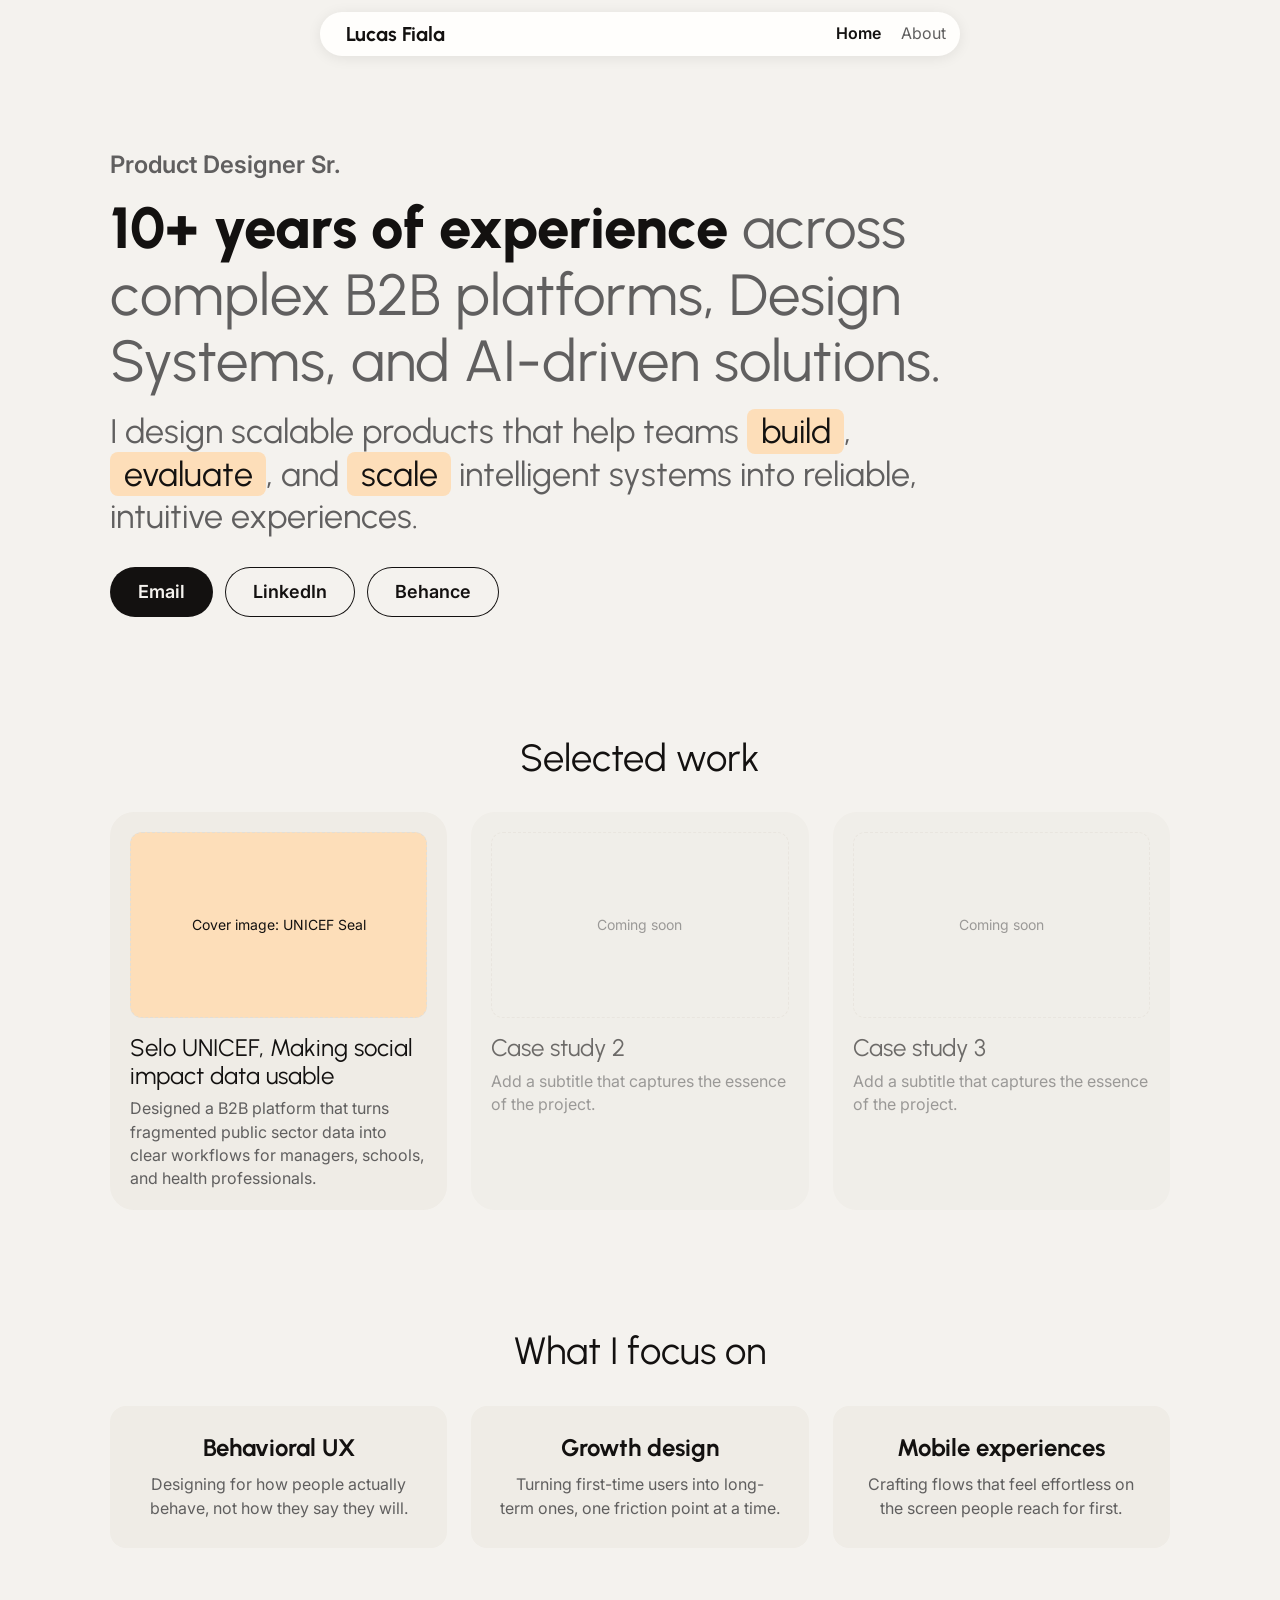
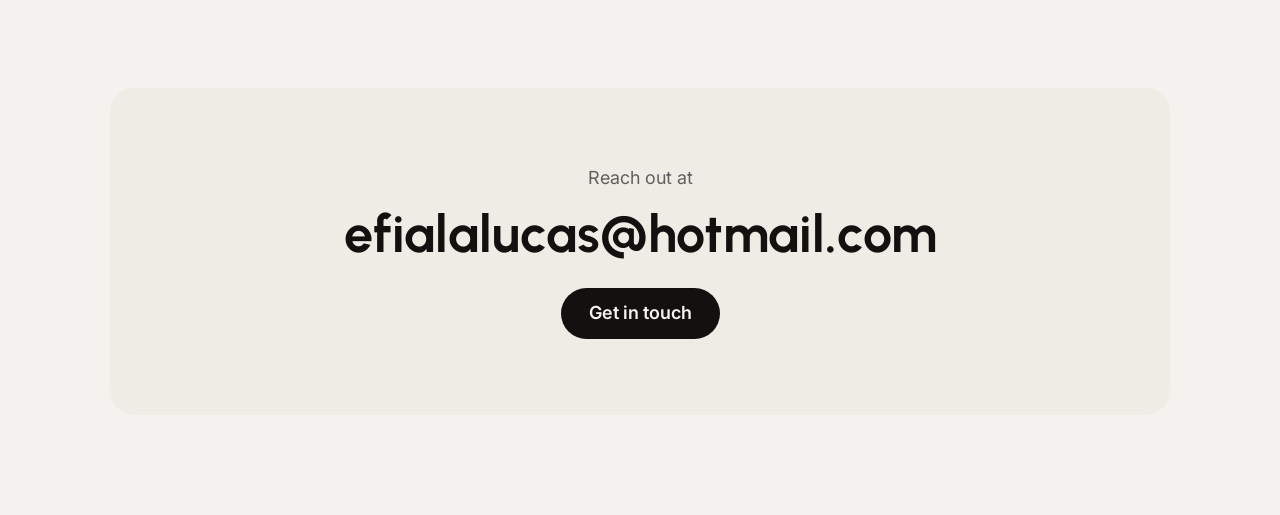
==== index.html @ 9450cac8 "Add files via upload" ====
<!DOCTYPE html>
<html lang="en">
<head>
<meta charset="UTF-8">
<meta name="viewport" content="width=device-width, initial-scale=1, viewport-fit=cover">
<title>Lucas Fiala – Product Designer Sr.</title>
<meta name="description" content="Product Designer Sr. with 10+ years of experience across complex B2B platforms, Design Systems, and AI-driven solutions.">
<link rel="stylesheet" href="https://fonts.googleapis.com/css2?family=Urbanist:wght@400;600;700;800&family=Inter:wght@400;500;600&display=swap">
<link rel="stylesheet" href="assets/css/style.css">
</head>
<body>
<nav><a class="brand" href="index.html">Lucas Fiala</a><div><a href="index.html">Home</a><a href="about.html">About</a></div></nav>
<main id="top">
<section class="hero home-hero"><div class="wrap">
<p class="eyebrow">Product Designer Sr.</p>
<h1><strong>10+ years of experience</strong> across complex B2B platforms, Design Systems, and AI-driven solutions.</h1>
<h2>I design scalable products that help teams <code>build</code>, <code>evaluate</code>, and <code>scale</code> intelligent systems into reliable, intuitive experiences.</h2>
<div class="actions">
<a class="btn" href="mailto:efialalucas@hotmail.com">Email</a>
<a class="btn ghost" href="https://www.linkedin.com/" target="_blank" rel="noopener">LinkedIn</a>
<a class="btn ghost" href="https://www.behance.net/" target="_blank" rel="noopener">Behance</a>
</div></div></section>

<section id="work"><div class="wrap">
<h3 class="section-title">Selected work</h3>
<div class="works">
<a class="work reveal" href="cases/unicef-seal.html">
<div class="ph" style="--r:16/10;background:var(--acc);color:var(--accfg)">Cover image: UNICEF Seal</div>
<h4>Selo UNICEF, Making social impact data usable</h4>
<p>Designed a B2B platform that turns fragmented public sector data into clear workflows for managers, schools, and health professionals.</p>
</a>
<div class="work soon reveal"><div class="ph" style="--r:16/10">Coming soon</div><h4>Case study 2</h4><p>Add a subtitle that captures the essence of the project.</p></div>
<div class="work soon reveal"><div class="ph" style="--r:16/10">Coming soon</div><h4>Case study 3</h4><p>Add a subtitle that captures the essence of the project.</p></div>
</div></div></section>

<section><div class="wrap">
<h3 class="section-title">What I focus on</h3>
<div class="three">
<div class="card focus reveal"><h4>Behavioral UX</h4><p>Designing for how people actually behave, not how they say they will.</p></div>
<div class="card focus reveal"><h4>Growth design</h4><p>Turning first-time users into long-term ones, one friction point at a time.</p></div>
<div class="card focus reveal"><h4>Mobile experiences</h4><p>Crafting flows that feel effortless on the screen people reach for first.</p></div>
</div></div></section>

<section id="contact"><div class="wrap"><div class="contact reveal"><p>Reach out at</p><h1>efialalucas@hotmail.com</h1><a class="btn" href="mailto:efialalucas@hotmail.com">Get in touch</a></div></div></section>
</main>
<script src="assets/js/main.js"></script>
</body>
</html>
---- assets/css/style.css ----
:root{--bg:#F4F2EE;--fg:#131110;--mut:#605F5F;--card:#EFECE6;--acc:#FDDEB9;--accfg:#131110;--nav:#FFFEFC;--btn:#131110;--btnfg:#F4F2EE;--line:#E2DED6;color-scheme:light;box-sizing:border-box;padding-top:env(safe-area-inset-top,0px);padding-bottom:env(safe-area-inset-bottom,0px)}
@media (prefers-color-scheme:dark){:root:not([data-theme="light"]){--bg:#131110;--fg:#F4F2EE;--mut:#B3B0AA;--card:#1F1C1A;--nav:#1F1C1A;--btn:#F4F2EE;--btnfg:#131110;--line:#33302D;color-scheme:dark}}
:root[data-theme="dark"]{--bg:#131110;--fg:#F4F2EE;--mut:#B3B0AA;--card:#1F1C1A;--nav:#1F1C1A;--btn:#F4F2EE;--btnfg:#131110;--line:#33302D;color-scheme:dark}
html{scroll-padding-top:90px;scroll-behavior:smooth}
*,*::before,*::after{box-sizing:border-box}
body{margin:0;background:var(--bg);color:var(--fg);font:400 18px/1.45 Inter,system-ui,sans-serif}
h1,h2,h3,h4{font-family:Urbanist,sans-serif;font-weight:700;margin:0 0 16px;line-height:1.15}
p{margin:0 0 14px;color:var(--mut)}
strong{color:var(--fg)}
.wrap{max-width:1180px;margin:0 auto;padding:0 clamp(20px,5vw,60px)}
section{padding:clamp(32px,5vw,60px) 0}
nav{position:fixed;top:calc(env(safe-area-inset-top,0px) + 12px);left:50%;transform:translateX(-50%);z-index:20;background:var(--nav);border-radius:999px;padding:10px 14px 10px 26px;display:flex;gap:28px;align-items:center;box-shadow:0 2px 14px rgba(0,0,0,.08);width:min(92%,640px);justify-content:space-between}
nav b{font:700 20px Urbanist,sans-serif}
nav div{display:flex;gap:20px}
nav a{color:var(--mut);text-decoration:none;font-size:16px}
nav a:hover{color:var(--fg)}
.hero{padding-top:150px}
.hero h1{font-size:clamp(34px,6vw,58px);font-weight:400;max-width:900px}
.hero h1 strong{font-weight:800}
.hero p{font-size:clamp(18px,2.2vw,24px);max-width:820px}
h3{font-size:clamp(26px,3.4vw,38px);font-weight:400}
h4{font-size:clamp(18px,2vw,24px);font-weight:400;color:var(--fg)}
.two{display:grid;grid-template-columns:1fr 1fr;gap:48px}
.three{display:grid;grid-template-columns:repeat(3,1fr);gap:24px}
.card{background:var(--card);border-radius:16px;padding:28px;text-align:center;display:flex;flex-direction:column;justify-content:center;gap:12px}
.card p{margin:0;color:var(--fg);font-weight:600;font-size:14px;letter-spacing:.02em}
.card h4{margin:0}
.card.acc{background:var(--acc);color:var(--accfg);min-height:212px}
.card.acc h1{font-size:clamp(48px,7vw,72px);margin:0;color:var(--accfg)}
.card.acc h4{color:var(--accfg)}
.text{max-width:860px}
ol,ul{color:var(--mut);padding-left:22px}li{margin-bottom:10px}
.ph{background:var(--card);border:1px dashed var(--line);border-radius:12px;display:flex;align-items:center;justify-content:center;text-align:center;color:var(--mut);font-size:14px;padding:16px;width:100%;aspect-ratio:var(--r,16/9)}
.cap{font-size:14px;margin-top:10px}
.slider{max-width:760px;margin:0 auto;position:relative}
.slides{overflow:hidden;border-radius:12px}
.track{display:flex;transition:transform .4s ease}
.track>div{min-width:100%}
.ctl{display:flex;justify-content:center;align-items:center;gap:14px;margin-top:16px}
.ctl button{border:0;background:var(--card);color:var(--fg);width:40px;height:40px;border-radius:50%;font-size:18px;cursor:pointer}
.dots{display:flex;gap:8px}
.dots i{width:8px;height:8px;border-radius:50%;background:var(--line);display:block;cursor:pointer}
.dots i.on{background:var(--fg)}
.label{display:inline-block;background:var(--acc);color:var(--accfg);border-radius:999px;font-size:12px;padding:4px 12px;margin-bottom:10px;font-weight:600}
blockquote{margin:0 auto;max-width:820px;text-align:center}
blockquote p{font:italic 400 clamp(22px,3vw,32px)/1.35 Urbanist,sans-serif;color:var(--fg)}
.contact{background:var(--card);border-radius:24px;text-align:center;padding:clamp(40px,6vw,80px) 20px;margin:20px 0 40px}
.contact h1{font-size:clamp(26px,5vw,52px);margin-bottom:24px;word-break:break-word}
.btn{display:inline-block;background:var(--btn);color:var(--btnfg);padding:12px 28px;border-radius:999px;text-decoration:none;font-weight:600}
.btn:hover{opacity:.8}
.reveal{opacity:0;transform:translateY(12px);transition:opacity .6s,transform .6s}
.reveal.in{opacity:1;transform:none}
@media(max-width:800px){.two,.three{grid-template-columns:1fr;gap:20px}nav div{gap:14px}}
@media(prefers-reduced-motion:reduce){.reveal{opacity:1;transform:none;transition:none}html{scroll-behavior:auto}}

/* ---- shared / home ---- */
nav a.brand{font:700 20px Urbanist,sans-serif;color:var(--fg)}
nav a[aria-current]{color:var(--fg);font-weight:600}
.eyebrow{font:600 16px Inter,sans-serif;color:var(--mut);margin-bottom:16px}
.home-hero h1{color:var(--mut)}
.home-hero h1 strong{color:var(--fg)}
.home-hero h2{font:400 clamp(22px,3vw,34px)/1.25 Urbanist,sans-serif;color:var(--mut);max-width:900px;margin-top:8px}
code{background:var(--acc);color:var(--accfg);padding:.05em .4em;border-radius:8px;font:inherit}
.actions{display:flex;gap:12px;flex-wrap:wrap;margin-top:28px}
.btn.ghost{background:transparent;color:var(--fg);box-shadow:inset 0 0 0 1px var(--fg)}
.section-title{text-align:center;margin-bottom:32px}
.works{display:grid;grid-template-columns:repeat(auto-fit,minmax(300px,1fr));gap:24px}
.work{display:block;background:var(--card);border-radius:24px;padding:20px;text-decoration:none;color:var(--fg);transition:transform .25s}
a.work:hover{transform:translateY(-4px)}
.work h4{margin:16px 0 8px}
.work p{margin:0;font-size:16px}
.work.soon{opacity:.6}
.card.focus p{font-weight:400;font-size:16px;color:var(--mut);letter-spacing:0}
.card.focus h4{font-weight:700}
.prose{max-width:760px}
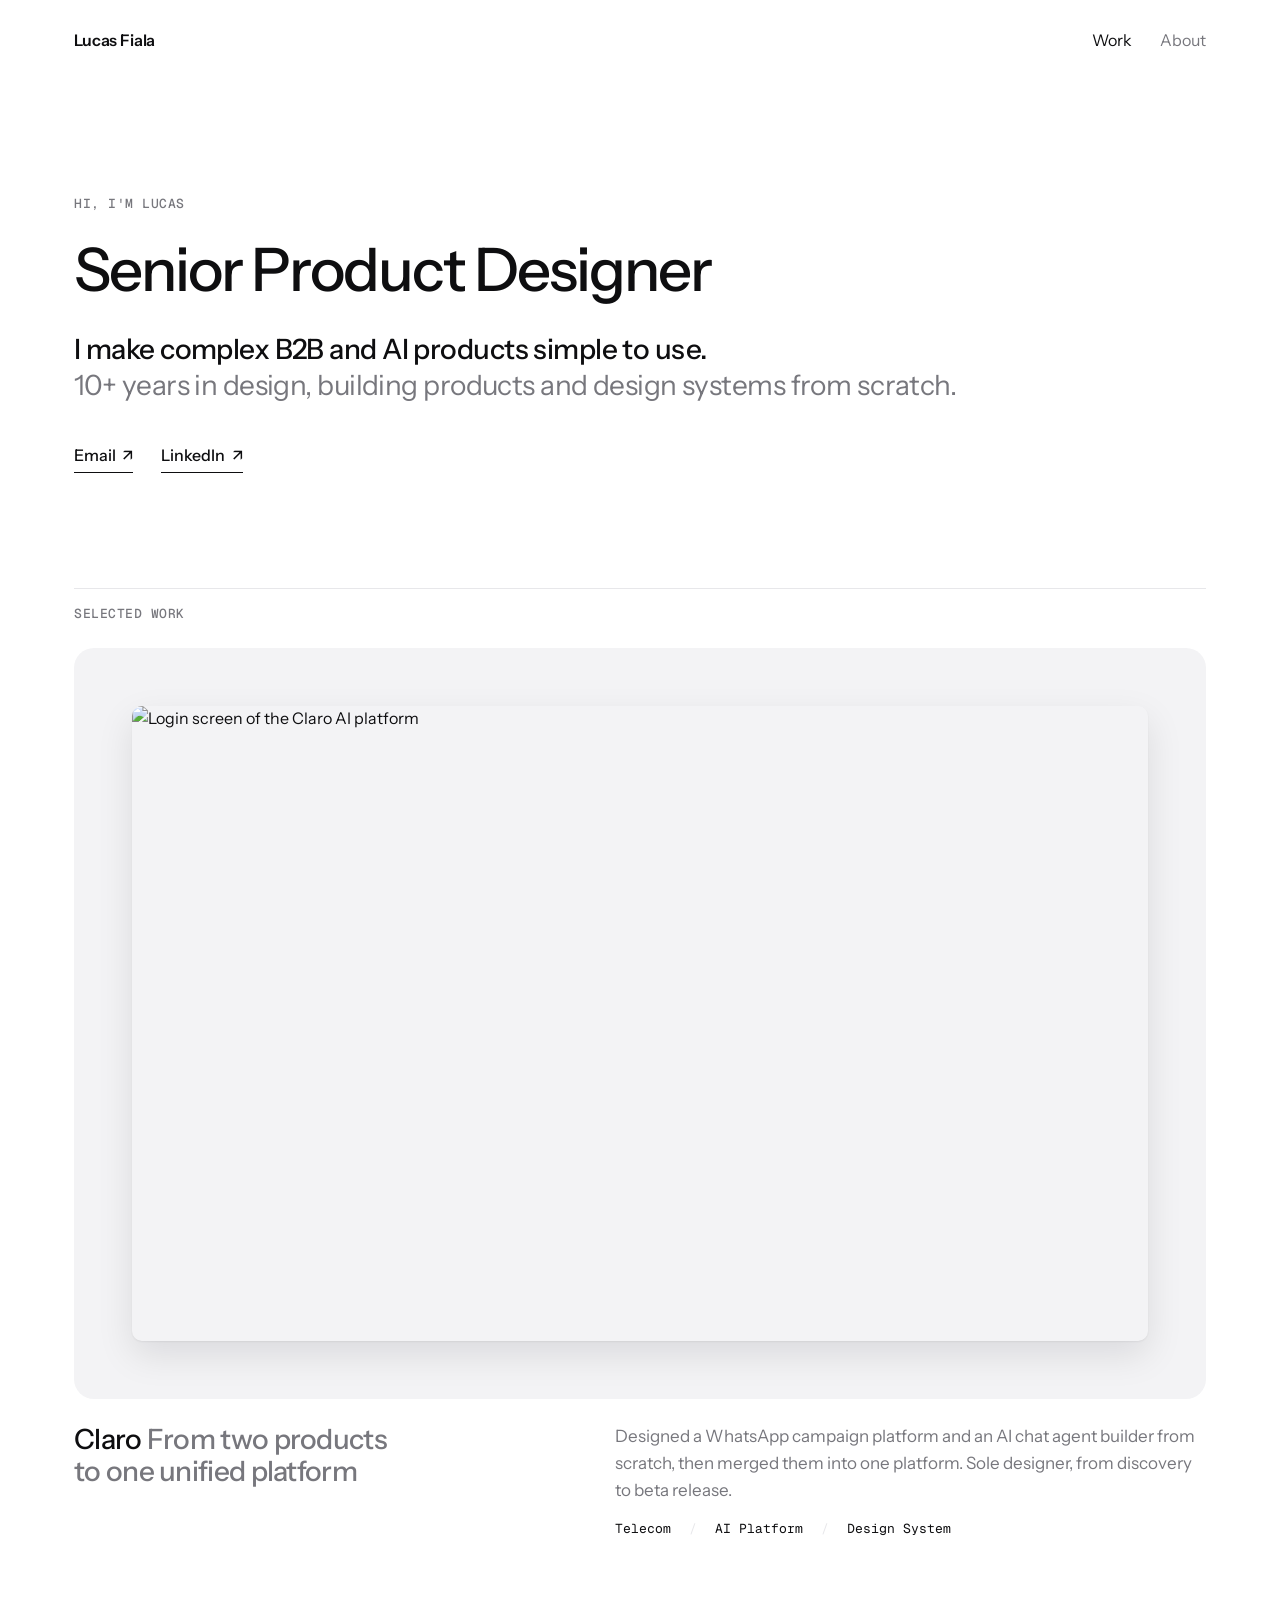
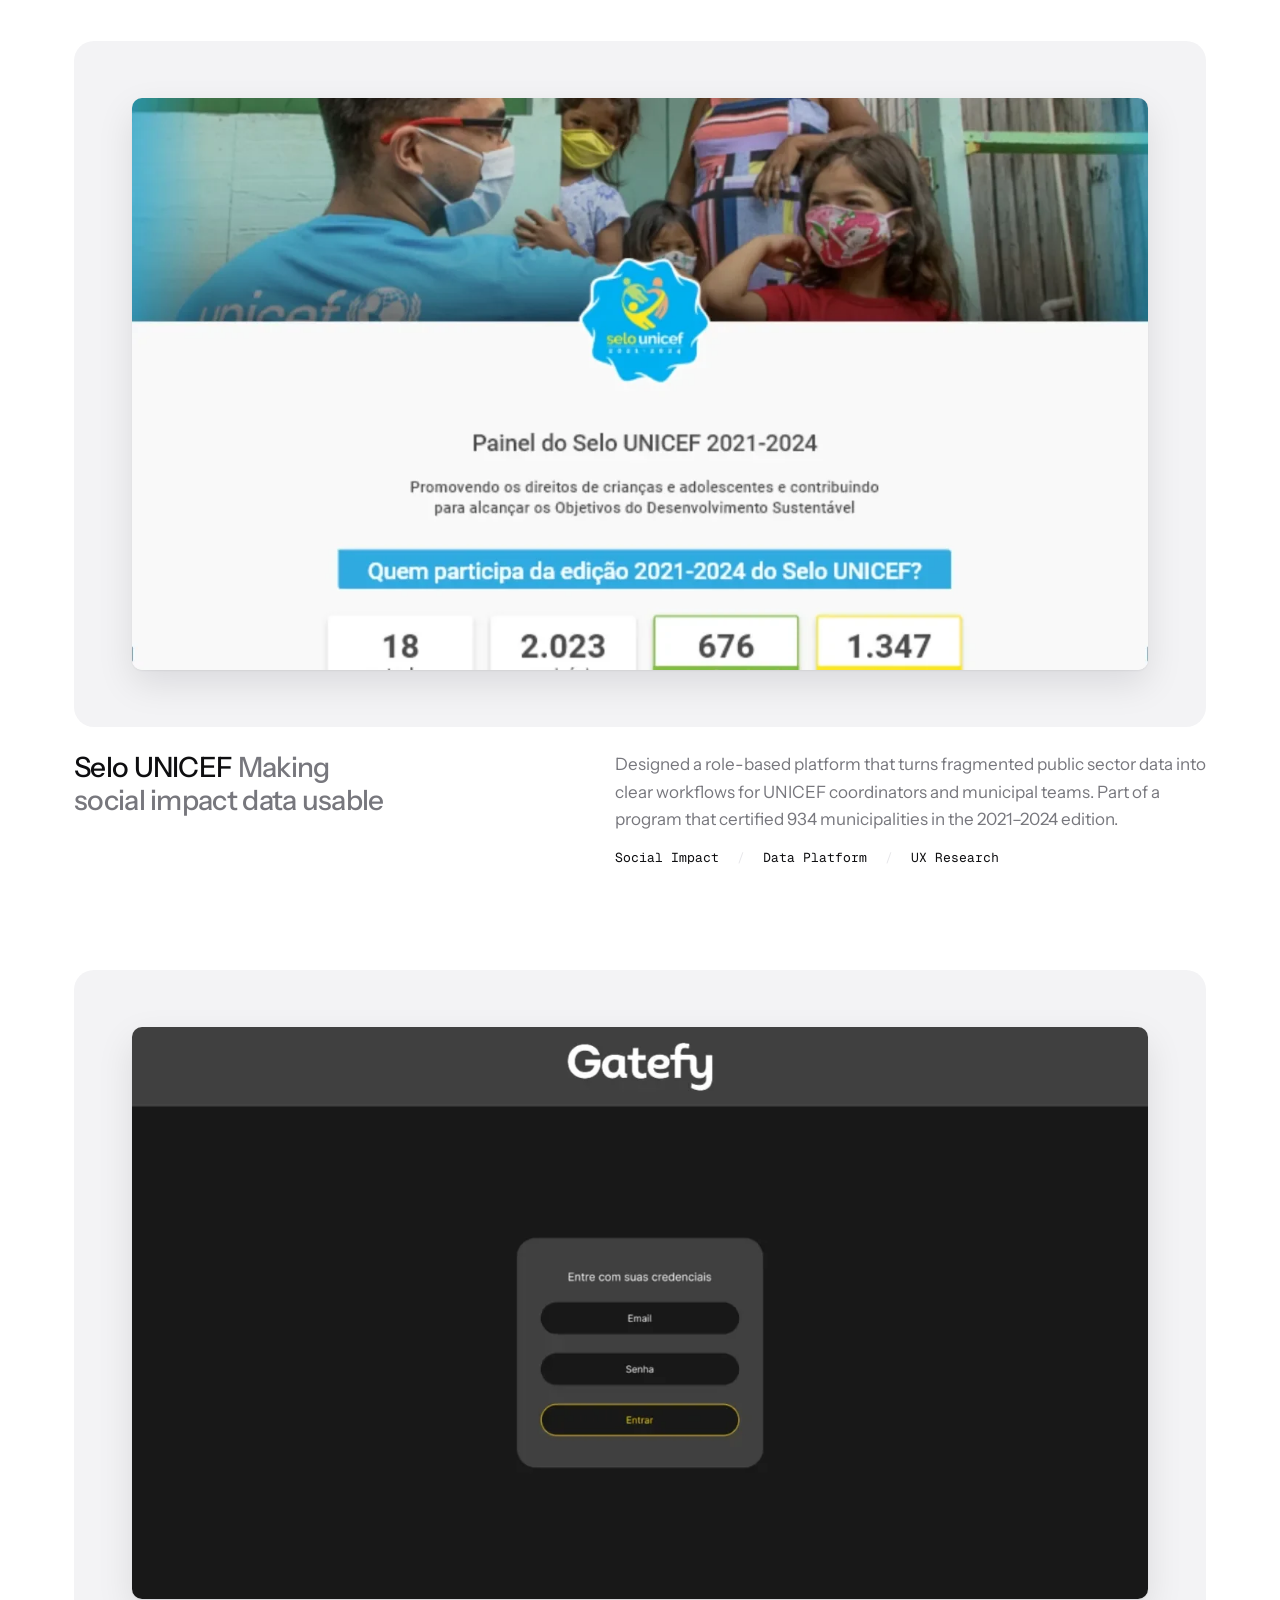
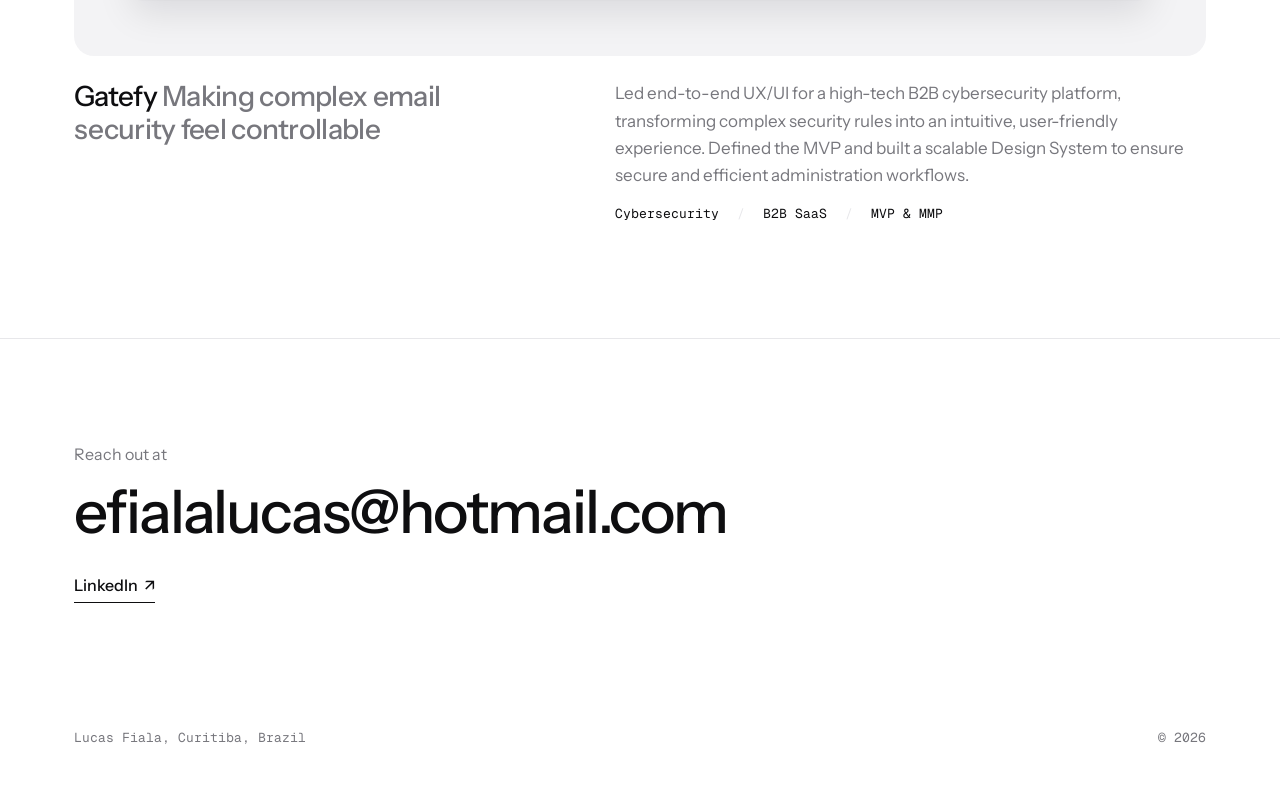
==== commit 8ca1f6f0: "Add files via upload" ====
--- a/index.html
+++ b/index.html
@@ -2,47 +2,69 @@
 <html lang="en">
 <head>
 <meta charset="UTF-8">
-<meta name="viewport" content="width=device-width, initial-scale=1, viewport-fit=cover">
-<title>Lucas Fiala – Product Designer Sr.</title>
-<meta name="description" content="Product Designer Sr. with 10+ years of experience across complex B2B platforms, Design Systems, and AI-driven solutions.">
-<link rel="stylesheet" href="https://fonts.googleapis.com/css2?family=Urbanist:wght@400;600;700;800&family=Inter:wght@400;500;600&display=swap">
+<meta name="viewport" content="width=device-width, initial-scale=1">
+<title>Lucas Fiala, Senior Product Designer</title>
+<meta name="description" content="Senior Product Designer. I make complex B2B and AI products simple to use.">
+<link rel="preconnect" href="https://fonts.googleapis.com"><link rel="stylesheet" href="https://fonts.googleapis.com/css2?family=Instrument+Sans:wght@400;500;600&family=Geist+Mono:wght@400;500&display=swap">
 <link rel="stylesheet" href="assets/css/style.css">
 </head>
 <body>
-<nav><a class="brand" href="index.html">Lucas Fiala</a><div><a href="index.html">Home</a><a href="about.html">About</a></div></nav>
-<main id="top">
-<section class="hero home-hero"><div class="wrap">
-<p class="eyebrow">Product Designer Sr.</p>
-<h1><strong>10+ years of experience</strong> across complex B2B platforms, Design Systems, and AI-driven solutions.</h1>
-<h2>I design scalable products that help teams <code>build</code>, <code>evaluate</code>, and <code>scale</code> intelligent systems into reliable, intuitive experiences.</h2>
-<div class="actions">
-<a class="btn" href="mailto:efialalucas@hotmail.com">Email</a>
-<a class="btn ghost" href="https://www.linkedin.com/" target="_blank" rel="noopener">LinkedIn</a>
-<a class="btn ghost" href="https://www.behance.net/" target="_blank" rel="noopener">Behance</a>
-</div></div></section>
-
-<section id="work"><div class="wrap">
-<h3 class="section-title">Selected work</h3>
-<div class="works">
-<a class="work reveal" href="cases/unicef-seal.html">
-<div class="ph" style="--r:16/10;background:var(--acc);color:var(--accfg)">Cover image: UNICEF Seal</div>
-<h4>Selo UNICEF, Making social impact data usable</h4>
-<p>Designed a B2B platform that turns fragmented public sector data into clear workflows for managers, schools, and health professionals.</p>
-</a>
-<div class="work soon reveal"><div class="ph" style="--r:16/10">Coming soon</div><h4>Case study 2</h4><p>Add a subtitle that captures the essence of the project.</p></div>
-<div class="work soon reveal"><div class="ph" style="--r:16/10">Coming soon</div><h4>Case study 3</h4><p>Add a subtitle that captures the essence of the project.</p></div>
-</div></div></section>
-
-<section><div class="wrap">
-<h3 class="section-title">What I focus on</h3>
-<div class="three">
-<div class="card focus reveal"><h4>Behavioral UX</h4><p>Designing for how people actually behave, not how they say they will.</p></div>
-<div class="card focus reveal"><h4>Growth design</h4><p>Turning first-time users into long-term ones, one friction point at a time.</p></div>
-<div class="card focus reveal"><h4>Mobile experiences</h4><p>Crafting flows that feel effortless on the screen people reach for first.</p></div>
-</div></div></section>
-
-<section id="contact"><div class="wrap"><div class="contact reveal"><p>Reach out at</p><h1>efialalucas@hotmail.com</h1><a class="btn" href="mailto:efialalucas@hotmail.com">Get in touch</a></div></div></section>
+<header class="site-head"><div class="wrap">
+  <a class="brand" href="index.html">Lucas Fiala</a>
+  <nav class="nav" aria-label="Main"><a href="index.html" aria-current="page">Work</a><a href="about.html">About</a></nav>
+</div></header>
+<main>
+  <section class="hero"><div class="wrap">
+    <p class="hello">Hi, I'm Lucas</p>
+    <h1 class="statement">Senior Product Designer</h1>
+    <p class="lede"><strong>I make complex B2B and AI products simple to use.</strong> <span>10+ years in design, building products and design systems from scratch.</span></p>
+    <div class="links">
+      <a class="link" href="mailto:efialalucas@hotmail.com">Email <span aria-hidden="true">↗</span></a>
+      <a class="link" href="https://www.linkedin.com/in/lfiala/" target="_blank" rel="noopener">LinkedIn <span aria-hidden="true">↗</span></a>
+    </div>
+  </div></section>
+  <section aria-labelledby="work-label"><div class="wrap">
+    <h2 class="section-label" id="work-label">Selected work</h2>
+    <div class="work">
+      <a class="case" href="cases/claro.html">
+        <div class="case-plate"><img src="assets/img/home/claro.webp" alt="Login screen of the Claro AI platform" width="1778" height="1111" loading="lazy"></div>
+        <div class="case-body">
+          <h3 class="case-title">Claro <em>From two products to one unified platform</em></h3>
+          <div>
+            <p class="case-text">Designed a WhatsApp campaign platform and an AI chat agent builder from scratch, then merged them into one platform. Sole designer, from discovery to beta release.</p>
+            <ul class="tags"><li>Telecom</li><li>AI Platform</li><li>Design System</li></ul>
+          </div>
+        </div>
+      </a>
+      <a class="case" href="cases/unicef.html">
+        <div class="case-plate"><img src="assets/img/home/unicef.webp" alt="Selo UNICEF 2021–2024 panel" width="1388" height="780" loading="lazy"></div>
+        <div class="case-body">
+          <h3 class="case-title">Selo UNICEF <em>Making social impact data usable</em></h3>
+          <div>
+            <p class="case-text">Designed a role-based platform that turns fragmented public sector data into clear workflows for UNICEF coordinators and municipal teams. Part of a program that certified 934 municipalities in the 2021–2024 edition.</p>
+            <ul class="tags"><li>Social Impact</li><li>Data Platform</li><li>UX Research</li></ul>
+          </div>
+        </div>
+      </a>
+      <a class="case" href="cases/gatefy.html">
+        <div class="case-plate"><img src="assets/img/home/gatefy.webp" alt="Gatefy sign-in screen" width="1279" height="719" loading="lazy"></div>
+        <div class="case-body">
+          <h3 class="case-title">Gatefy <em>Making complex email security feel controllable</em></h3>
+          <div>
+            <p class="case-text">Led end-to-end UX/UI for a high-tech B2B cybersecurity platform, transforming complex security rules into an intuitive, user-friendly experience. Defined the MVP and built a scalable Design System to ensure secure and efficient administration workflows.</p>
+            <ul class="tags"><li>Cybersecurity</li><li>B2B SaaS</li><li>MVP &amp; MMP</li></ul>
+          </div>
+        </div>
+      </a>
+    </div>
+  </div></section>
+  <section class="contact" id="contact"><div class="wrap">
+    <p>Reach out at</p>
+    <a class="mail" href="mailto:efialalucas@hotmail.com">efialalucas@hotmail.com</a>
+    <div class="links"><a class="link" href="https://www.linkedin.com/in/lfiala/" target="_blank" rel="noopener">LinkedIn <span aria-hidden="true">↗</span></a></div>
+  </div></section>
 </main>
+<footer class="site-foot"><div class="wrap"><span>Lucas Fiala, Curitiba, Brazil</span><span>© <span data-year>2026</span></span></div></footer>
 <script src="assets/js/main.js"></script>
 </body>
 </html>
--- a/assets/css/style.css
+++ b/assets/css/style.css
@@ -1,75 +1,144 @@
-:root{--bg:#F4F2EE;--fg:#131110;--mut:#605F5F;--card:#EFECE6;--acc:#FDDEB9;--accfg:#131110;--nav:#FFFEFC;--btn:#131110;--btnfg:#F4F2EE;--line:#E2DED6;color-scheme:light;box-sizing:border-box;padding-top:env(safe-area-inset-top,0px);padding-bottom:env(safe-area-inset-bottom,0px)}
-@media (prefers-color-scheme:dark){:root:not([data-theme="light"]){--bg:#131110;--fg:#F4F2EE;--mut:#B3B0AA;--card:#1F1C1A;--nav:#1F1C1A;--btn:#F4F2EE;--btnfg:#131110;--line:#33302D;color-scheme:dark}}
-:root[data-theme="dark"]{--bg:#131110;--fg:#F4F2EE;--mut:#B3B0AA;--card:#1F1C1A;--nav:#1F1C1A;--btn:#F4F2EE;--btnfg:#131110;--line:#33302D;color-scheme:dark}
-html{scroll-padding-top:90px;scroll-behavior:smooth}
+/* Layout: one left-aligned column on white; type does the work, images are the only colour. */
+:root{
+  --paper:#ffffff;
+  --ink:#0e0e10;
+  --muted:#77777d;
+  --line:#e7e7ea;
+  --plate:#f3f3f5;
+  --shadow:0 1px 2px rgba(14,14,16,.06),0 14px 36px rgba(14,14,16,.10);
+  --font-text:"Instrument Sans","Helvetica Neue",Arial,sans-serif;
+  --font-meta:"Geist Mono",ui-monospace,Menlo,monospace;
+  --wrap:1180px;
+  --step-0:1rem;
+  --step-1:1.1875rem;
+  --step-2:clamp(1.375rem,1.1rem + 1.1vw,1.75rem);
+  --step-3:clamp(2rem,1.2rem + 3.6vw,3.75rem);
+  color-scheme:light;
+}
 *,*::before,*::after{box-sizing:border-box}
-body{margin:0;background:var(--bg);color:var(--fg);font:400 18px/1.45 Inter,system-ui,sans-serif}
-h1,h2,h3,h4{font-family:Urbanist,sans-serif;font-weight:700;margin:0 0 16px;line-height:1.15}
-p{margin:0 0 14px;color:var(--mut)}
-strong{color:var(--fg)}
-.wrap{max-width:1180px;margin:0 auto;padding:0 clamp(20px,5vw,60px)}
-section{padding:clamp(32px,5vw,60px) 0}
-nav{position:fixed;top:calc(env(safe-area-inset-top,0px) + 12px);left:50%;transform:translateX(-50%);z-index:20;background:var(--nav);border-radius:999px;padding:10px 14px 10px 26px;display:flex;gap:28px;align-items:center;box-shadow:0 2px 14px rgba(0,0,0,.08);width:min(92%,640px);justify-content:space-between}
-nav b{font:700 20px Urbanist,sans-serif}
-nav div{display:flex;gap:20px}
-nav a{color:var(--mut);text-decoration:none;font-size:16px}
-nav a:hover{color:var(--fg)}
-.hero{padding-top:150px}
-.hero h1{font-size:clamp(34px,6vw,58px);font-weight:400;max-width:900px}
-.hero h1 strong{font-weight:800}
-.hero p{font-size:clamp(18px,2.2vw,24px);max-width:820px}
-h3{font-size:clamp(26px,3.4vw,38px);font-weight:400}
-h4{font-size:clamp(18px,2vw,24px);font-weight:400;color:var(--fg)}
-.two{display:grid;grid-template-columns:1fr 1fr;gap:48px}
-.three{display:grid;grid-template-columns:repeat(3,1fr);gap:24px}
-.card{background:var(--card);border-radius:16px;padding:28px;text-align:center;display:flex;flex-direction:column;justify-content:center;gap:12px}
-.card p{margin:0;color:var(--fg);font-weight:600;font-size:14px;letter-spacing:.02em}
-.card h4{margin:0}
-.card.acc{background:var(--acc);color:var(--accfg);min-height:212px}
-.card.acc h1{font-size:clamp(48px,7vw,72px);margin:0;color:var(--accfg)}
-.card.acc h4{color:var(--accfg)}
-.text{max-width:860px}
-ol,ul{color:var(--mut);padding-left:22px}li{margin-bottom:10px}
-.ph{background:var(--card);border:1px dashed var(--line);border-radius:12px;display:flex;align-items:center;justify-content:center;text-align:center;color:var(--mut);font-size:14px;padding:16px;width:100%;aspect-ratio:var(--r,16/9)}
-.cap{font-size:14px;margin-top:10px}
-.slider{max-width:760px;margin:0 auto;position:relative}
-.slides{overflow:hidden;border-radius:12px}
-.track{display:flex;transition:transform .4s ease}
-.track>div{min-width:100%}
-.ctl{display:flex;justify-content:center;align-items:center;gap:14px;margin-top:16px}
-.ctl button{border:0;background:var(--card);color:var(--fg);width:40px;height:40px;border-radius:50%;font-size:18px;cursor:pointer}
-.dots{display:flex;gap:8px}
-.dots i{width:8px;height:8px;border-radius:50%;background:var(--line);display:block;cursor:pointer}
-.dots i.on{background:var(--fg)}
-.label{display:inline-block;background:var(--acc);color:var(--accfg);border-radius:999px;font-size:12px;padding:4px 12px;margin-bottom:10px;font-weight:600}
-blockquote{margin:0 auto;max-width:820px;text-align:center}
-blockquote p{font:italic 400 clamp(22px,3vw,32px)/1.35 Urbanist,sans-serif;color:var(--fg)}
-.contact{background:var(--card);border-radius:24px;text-align:center;padding:clamp(40px,6vw,80px) 20px;margin:20px 0 40px}
-.contact h1{font-size:clamp(26px,5vw,52px);margin-bottom:24px;word-break:break-word}
-.btn{display:inline-block;background:var(--btn);color:var(--btnfg);padding:12px 28px;border-radius:999px;text-decoration:none;font-weight:600}
-.btn:hover{opacity:.8}
-.reveal{opacity:0;transform:translateY(12px);transition:opacity .6s,transform .6s}
-.reveal.in{opacity:1;transform:none}
-@media(max-width:800px){.two,.three{grid-template-columns:1fr;gap:20px}nav div{gap:14px}}
-@media(prefers-reduced-motion:reduce){.reveal{opacity:1;transform:none;transition:none}html{scroll-behavior:auto}}
+html{scroll-behavior:smooth;-webkit-text-size-adjust:100%}
+body{margin:0;background:var(--paper);color:var(--ink);font:400 var(--step-0)/1.6 var(--font-text);-webkit-font-smoothing:antialiased}
+img{display:block;max-width:100%;height:auto}
+a{color:inherit;text-decoration:none}
+a:focus-visible,button:focus-visible{outline:2px solid var(--ink);outline-offset:4px;border-radius:2px}
+h1,h2,h3,p,ul,dl,dd,figure,blockquote{margin:0}
+ul{padding:0;list-style:none}
+em{font-style:normal}
 
-/* ---- shared / home ---- */
-nav a.brand{font:700 20px Urbanist,sans-serif;color:var(--fg)}
-nav a[aria-current]{color:var(--fg);font-weight:600}
-.eyebrow{font:600 16px Inter,sans-serif;color:var(--mut);margin-bottom:16px}
-.home-hero h1{color:var(--mut)}
-.home-hero h1 strong{color:var(--fg)}
-.home-hero h2{font:400 clamp(22px,3vw,34px)/1.25 Urbanist,sans-serif;color:var(--mut);max-width:900px;margin-top:8px}
-code{background:var(--acc);color:var(--accfg);padding:.05em .4em;border-radius:8px;font:inherit}
-.actions{display:flex;gap:12px;flex-wrap:wrap;margin-top:28px}
-.btn.ghost{background:transparent;color:var(--fg);box-shadow:inset 0 0 0 1px var(--fg)}
-.section-title{text-align:center;margin-bottom:32px}
-.works{display:grid;grid-template-columns:repeat(auto-fit,minmax(300px,1fr));gap:24px}
-.work{display:block;background:var(--card);border-radius:24px;padding:20px;text-decoration:none;color:var(--fg);transition:transform .25s}
-a.work:hover{transform:translateY(-4px)}
-.work h4{margin:16px 0 8px}
-.work p{margin:0;font-size:16px}
-.work.soon{opacity:.6}
-.card.focus p{font-weight:400;font-size:16px;color:var(--mut);letter-spacing:0}
-.card.focus h4{font-weight:700}
-.prose{max-width:760px}
+.wrap{max-width:var(--wrap);margin-inline:auto;padding-left:max(24px,env(safe-area-inset-left,0px));padding-right:max(24px,env(safe-area-inset-right,0px))}
+
+/* Header */
+.site-head{padding-block:28px}
+.site-head .wrap{display:flex;justify-content:space-between;align-items:baseline;gap:24px;flex-wrap:wrap}
+.brand{font-weight:600;letter-spacing:-.01em}
+.nav{display:flex;gap:28px}
+.nav a{color:var(--muted);transition:color .2s}
+.nav a:hover,.nav a[aria-current="page"]{color:var(--ink)}
+
+/* Hero */
+.hero{padding-block:clamp(56px,9vw,128px) clamp(64px,9vw,120px)}
+.hello{font:500 .8125rem/1 var(--font-meta);letter-spacing:.04em;text-transform:uppercase;color:var(--muted);margin-bottom:28px}
+.hello a:hover{color:var(--ink)}
+.statement{font-size:var(--step-3);line-height:1.08;letter-spacing:-.035em;font-weight:500;max-width:22ch;text-wrap:balance}
+.statement em{color:var(--muted)}
+.lede{margin-top:28px;font-size:var(--step-2);line-height:1.3;letter-spacing:-.02em;color:var(--muted);text-wrap:balance}
+.lede strong{color:var(--ink);font-weight:500}
+.hero .lede strong,.hero .lede span{display:block}
+.links{display:flex;flex-wrap:wrap;gap:8px 28px;margin-top:40px}
+.link{display:inline-flex;gap:.4em;align-items:baseline;padding-bottom:3px;border-bottom:1px solid var(--ink);font-weight:500}
+.link span{transition:transform .2s}
+.link:hover span{transform:translate(2px,-2px)}
+
+/* Work list */
+.section-label{font:500 .8125rem/1 var(--font-meta);letter-spacing:.04em;text-transform:uppercase;color:var(--muted);padding-block:18px 28px;border-top:1px solid var(--line)}
+.work{display:grid;gap:clamp(64px,8vw,112px);padding-bottom:clamp(72px,9vw,128px)}
+.work-2{grid-template-columns:repeat(2,minmax(0,1fr));gap:48px 32px}
+.case{display:grid;gap:24px;align-content:start}
+.case-plate{background:var(--plate);border-radius:20px;padding:clamp(16px,4.5vw,64px)}
+.case-plate img{width:100%;border-radius:10px;box-shadow:var(--shadow);transition:transform .6s cubic-bezier(.2,.7,.2,1)}
+.case:hover .case-plate img{transform:translateY(-4px)}
+.case-body{display:grid;grid-template-columns:minmax(0,5fr) minmax(0,6fr);gap:16px 48px;align-items:start}
+.work-2 .case-plate{padding:clamp(14px,2.4vw,32px);border-radius:16px}
+.work-2 .case-body{grid-template-columns:minmax(0,1fr)}
+.case-title{font-size:var(--step-2);line-height:1.15;letter-spacing:-.025em;font-weight:500;text-wrap:balance}
+.case-title em{color:var(--muted)}
+.case-text{color:var(--muted);font-size:1.0625rem;max-width:56ch}
+.tags{display:flex;flex-wrap:wrap;gap:6px 18px;margin-top:16px;font:400 .8125rem/1.4 var(--font-meta);color:var(--ink)}
+.tags li+li::before{content:"/";margin-right:18px;color:var(--line)}
+
+/* Case page */
+.case-head{padding-block:clamp(40px,7vw,96px) clamp(40px,6vw,72px)}
+.case-head .lede{max-width:46ch}
+.meta{display:grid;grid-template-columns:repeat(4,minmax(0,1fr));gap:20px 32px;margin-block:48px;padding-top:20px;border-top:1px solid var(--line)}
+.meta dt{font:500 .75rem/1 var(--font-meta);letter-spacing:.04em;text-transform:uppercase;color:var(--muted);margin-bottom:8px}
+.meta dd{font-size:.9375rem;line-height:1.45}
+.sec{padding-block:clamp(40px,5vw,64px);border-top:1px solid var(--line)}
+.sec-grid{display:grid;grid-template-columns:minmax(0,3fr) minmax(0,9fr);gap:20px 48px;align-items:start}
+.sec-title{font-size:var(--step-2);line-height:1.15;letter-spacing:-.025em;font-weight:500}
+.sec-body{display:grid;gap:20px;min-width:0}
+.sec-body>p,.list{font-size:var(--step-1);line-height:1.55;max-width:64ch;color:#3a3a40}
+.sec-body strong{color:var(--ink);font-weight:600}
+.list{display:grid;gap:0}
+.list li{padding-block:14px;border-top:1px solid var(--line)}
+.list li:last-child{border-bottom:1px solid var(--line)}
+.cards{display:grid;grid-template-columns:repeat(auto-fit,minmax(230px,1fr));gap:16px;margin-block:12px}
+.card{background:var(--plate);border-radius:14px;padding:24px;display:grid;gap:12px;align-content:start}
+.card-label{font:500 .75rem/1.4 var(--font-meta);letter-spacing:.03em;text-transform:uppercase;color:var(--muted)}
+.card-text{font-size:1.0625rem;line-height:1.45}
+.stats{display:grid;grid-template-columns:repeat(auto-fit,minmax(200px,1fr));gap:24px 32px;margin-block:16px}
+.stat{border-top:1px solid var(--ink);padding-top:16px}
+.stat-num{font-size:var(--step-3);line-height:1;letter-spacing:-.04em;font-weight:500;font-variant-numeric:tabular-nums}
+.stat-text{margin-top:12px;color:var(--muted);max-width:28ch}
+.figs{display:grid;gap:24px;margin-block:12px}
+.figs.cols-2{grid-template-columns:repeat(2,minmax(0,1fr))}
+.figs.cols-3{grid-template-columns:repeat(3,minmax(0,1fr))}
+.figs figure{display:grid;gap:10px;align-content:start}
+.zoom{all:unset;display:block;cursor:zoom-in;background:var(--plate);border-radius:12px;padding:clamp(8px,1.4vw,16px)}
+.zoom img{width:100%;border-radius:6px}
+figcaption{font:400 .8125rem/1.5 var(--font-meta);color:var(--muted)}
+.quote{margin-top:16px;padding-top:24px;border-top:1px solid var(--line)}
+.quote blockquote{font-size:var(--step-2);line-height:1.3;letter-spacing:-.02em;max-width:36ch;text-wrap:pretty}
+.quote figcaption{margin-top:16px}
+
+/* Lightbox */
+.lightbox{position:fixed;inset:0;z-index:50;background:rgba(14,14,16,.92);display:grid;place-items:center;padding:max(16px,env(safe-area-inset-top,0px)) 16px 16px;cursor:zoom-out;overflow:auto}
+.lightbox img{max-width:min(100%,1600px);height:auto;border-radius:6px}
+.lightbox[hidden]{display:none}
+
+/* About */
+.about-hero{padding-bottom:clamp(40px,6vw,72px)}
+.about-statement{font-size:clamp(1.75rem,1.1rem + 2.6vw,3rem);max-width:26ch}
+.about-grid{display:grid;grid-template-columns:minmax(0,5fr) minmax(0,7fr);gap:32px 56px;align-items:start}
+.about-photos{display:grid;grid-template-columns:repeat(2,minmax(0,1fr));gap:12px}
+.about-photos img{width:100%;aspect-ratio:4/5;object-fit:cover;border-radius:12px;background:var(--plate)}
+.about-text{display:grid;gap:20px}
+.about-text p{font-size:var(--step-1);line-height:1.55;max-width:60ch;color:#3a3a40}
+.skills{margin-top:8px}
+.rows li{display:grid;grid-template-columns:minmax(0,11rem) minmax(0,1fr) minmax(0,10rem);gap:4px 24px;padding-block:14px;border-top:1px solid var(--line);align-items:baseline}
+.rows li:last-child{border-bottom:1px solid var(--line)}
+.when{font:400 .8125rem/1.5 var(--font-meta);color:var(--muted);font-variant-numeric:tabular-nums}
+.where{color:var(--muted);text-align:right}
+
+/* Contact */
+.contact{border-top:1px solid var(--line);padding-block:clamp(56px,8vw,104px)}
+.contact p{color:var(--muted);margin-bottom:12px}
+.mail{font-size:var(--step-3);line-height:1.1;letter-spacing:-.035em;font-weight:500;overflow-wrap:anywhere}
+.mail:hover{color:var(--muted)}
+.contact .links{margin-top:28px}
+.site-foot{padding-block:24px 40px;color:var(--muted);font:400 .8125rem/1.4 var(--font-meta)}
+.site-foot .wrap{display:flex;justify-content:space-between;gap:16px;flex-wrap:wrap}
+
+@media (max-width:860px){
+  .sec-grid,.about-grid{grid-template-columns:minmax(0,1fr)}
+  .meta{grid-template-columns:repeat(2,minmax(0,1fr))}
+  .figs.cols-3{grid-template-columns:minmax(0,1fr)}
+}
+@media (max-width:720px){
+  .case-body,.work-2,.figs.cols-2{grid-template-columns:minmax(0,1fr)}
+  .nav{gap:20px}
+  .rows li{grid-template-columns:minmax(0,1fr)}
+  .where{text-align:left}
+  .case-plate{border-radius:14px}
+}
+@media (prefers-reduced-motion:reduce){*{transition:none!important;scroll-behavior:auto!important}}
+.figs.cols-2 figure:first-child:nth-last-child(odd){grid-column:1/-1}
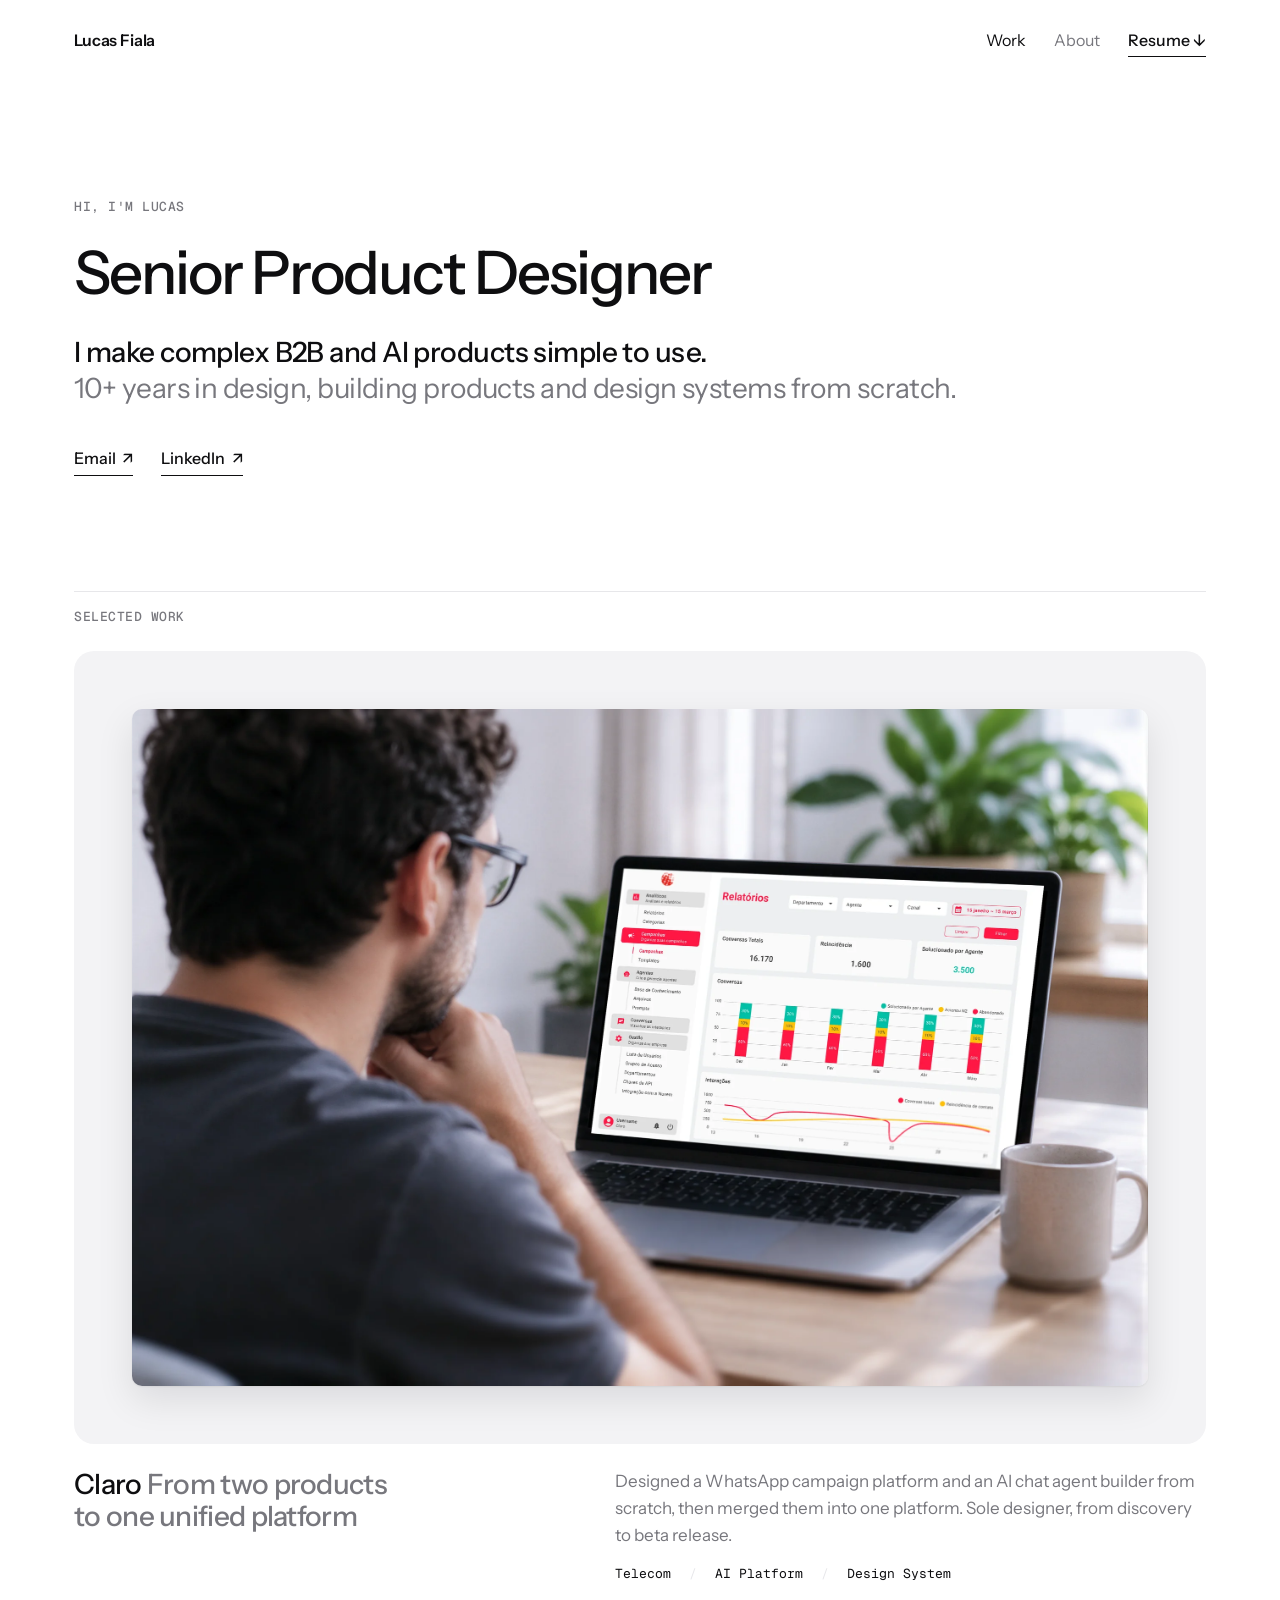
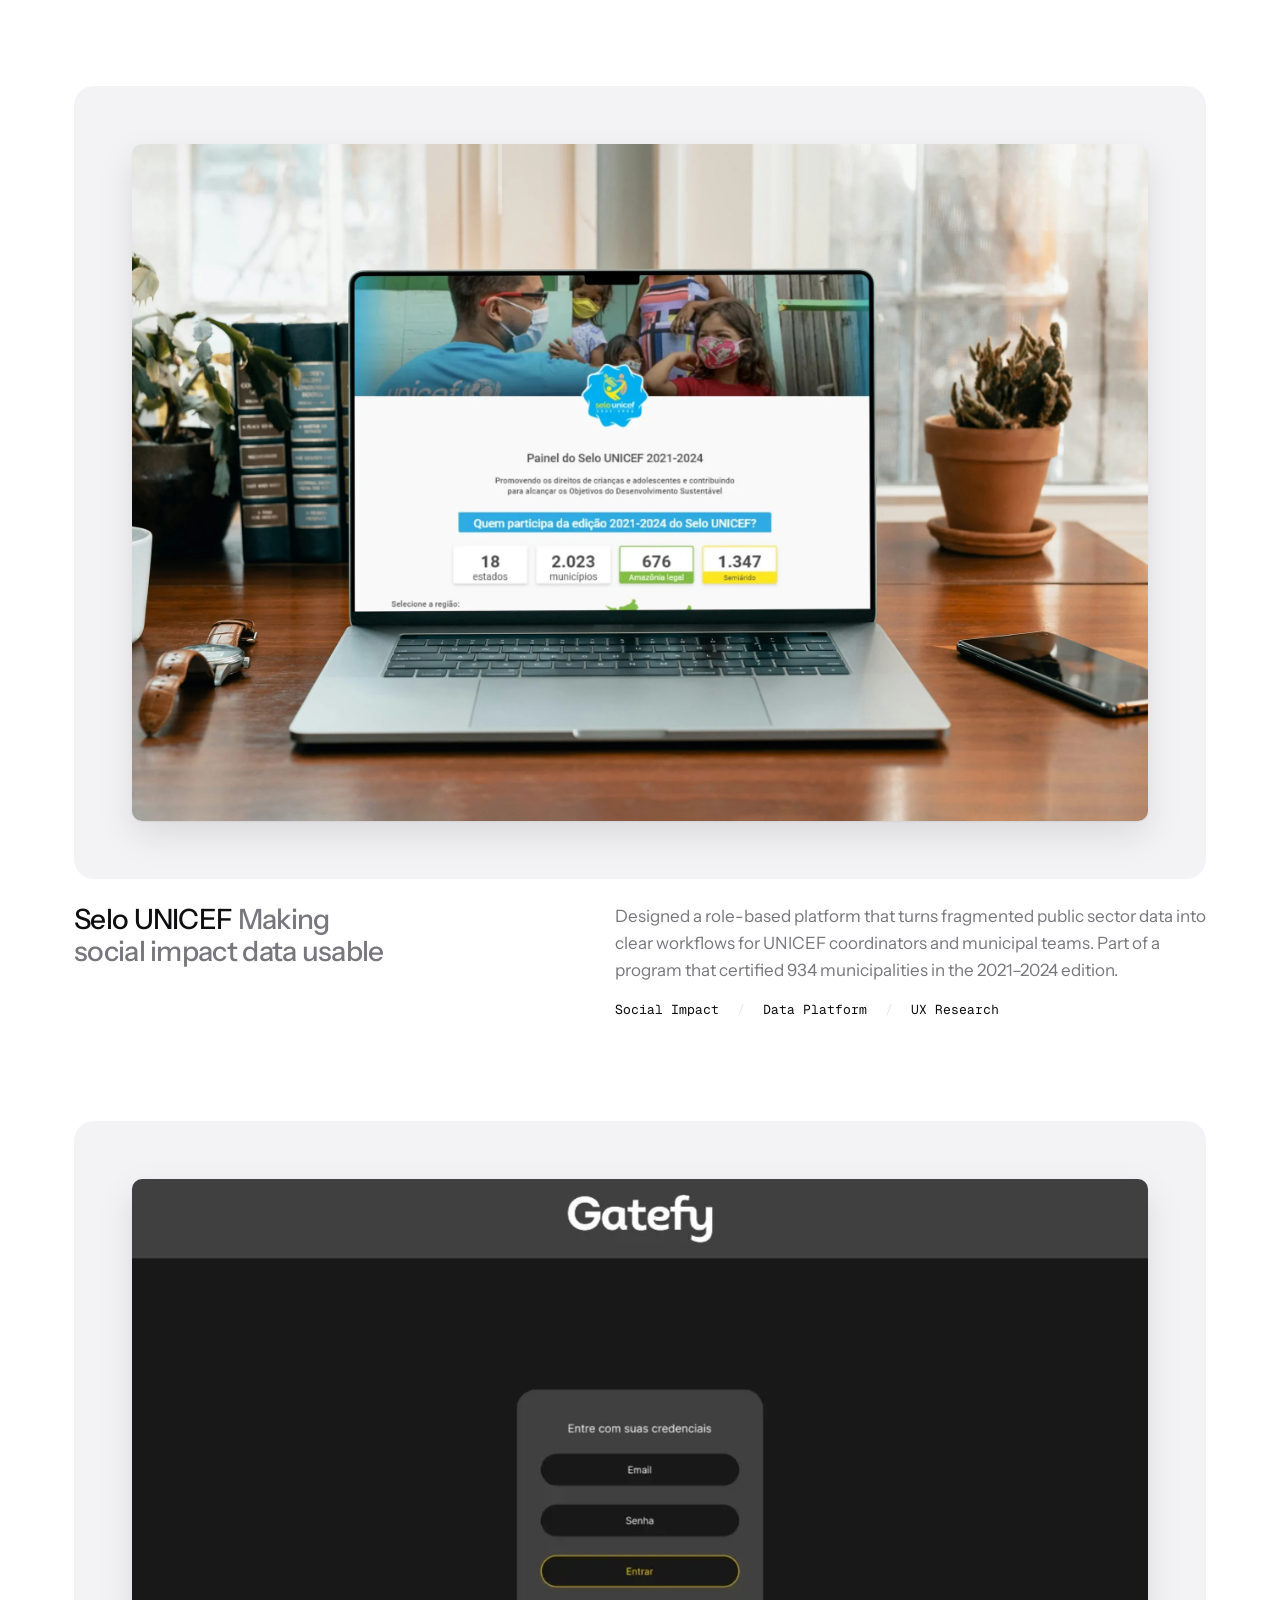
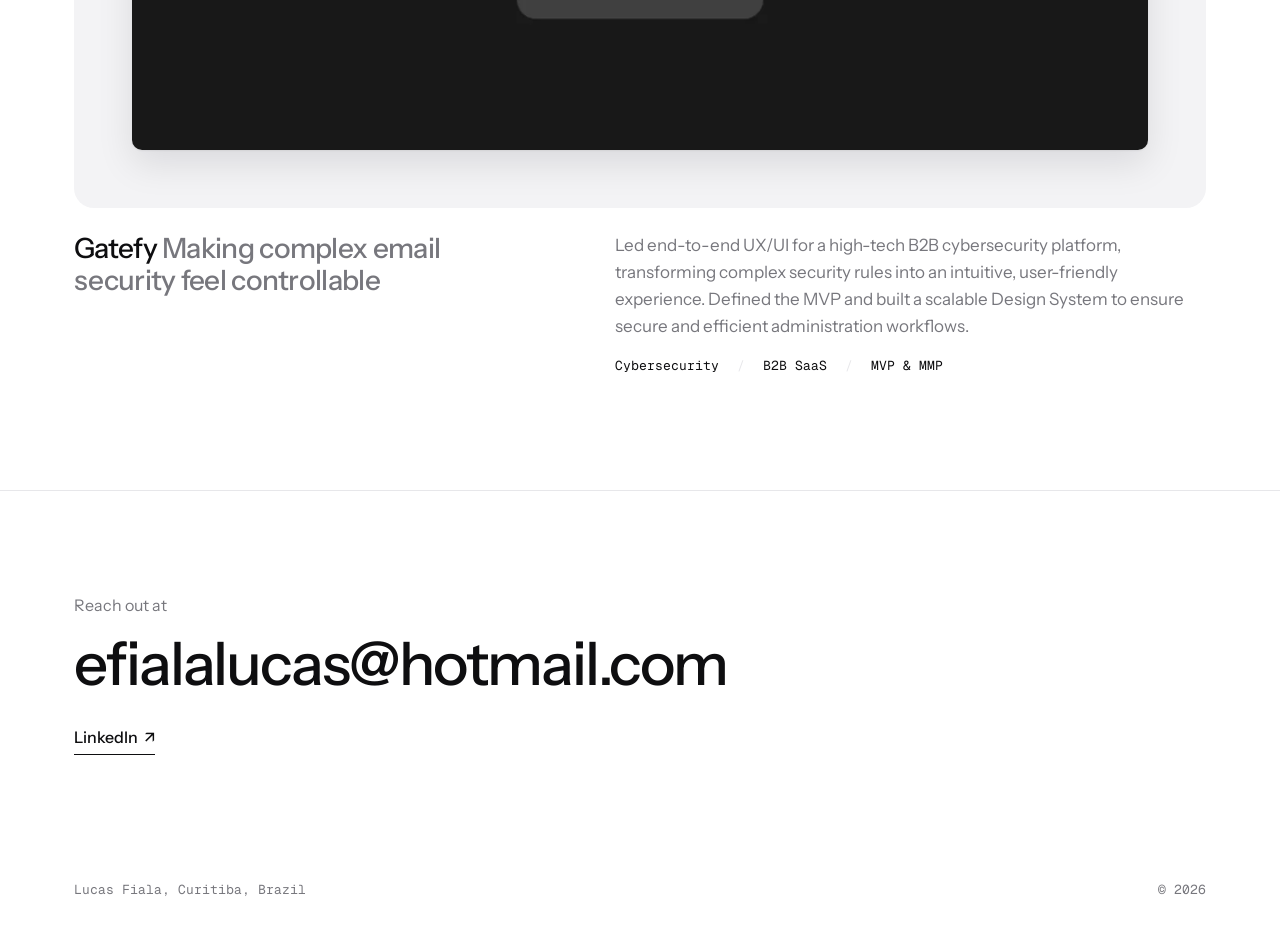
==== commit dc6c422e: "Add files via upload" ====
--- a/index.html
+++ b/index.html
@@ -7,11 +7,14 @@
 <meta name="description" content="Senior Product Designer. I make complex B2B and AI products simple to use.">
 <link rel="preconnect" href="https://fonts.googleapis.com"><link rel="stylesheet" href="https://fonts.googleapis.com/css2?family=Instrument+Sans:wght@400;500;600&family=Geist+Mono:wght@400;500&display=swap">
 <link rel="stylesheet" href="assets/css/style.css">
+<link rel="icon" href="favicon.ico" sizes="32x32">
+<link rel="icon" href="icon.svg" type="image/svg+xml">
+<link rel="apple-touch-icon" href="apple-touch-icon.png">
 </head>
 <body>
 <header class="site-head"><div class="wrap">
   <a class="brand" href="index.html">Lucas Fiala</a>
-  <nav class="nav" aria-label="Main"><a href="index.html" aria-current="page">Work</a><a href="about.html">About</a></nav>
+  <nav class="nav" aria-label="Main"><a href="index.html" aria-current="page">Work</a><a href="about.html">About</a><a class="nav-cta" href="assets/resume-lfiala.pdf" download>Resume <span aria-hidden="true">↓</span></a></nav>
 </div></header>
 <main>
   <section class="hero"><div class="wrap">
@@ -27,7 +30,7 @@
     <h2 class="section-label" id="work-label">Selected work</h2>
     <div class="work">
       <a class="case" href="cases/claro.html">
-        <div class="case-plate"><img src="assets/img/home/claro.webp" alt="Login screen of the Claro AI platform" width="1778" height="1111" loading="lazy"></div>
+        <div class="case-plate"><img src="assets/img/home/claro.webp" alt="Reports screen of the unified Claro platform" width="2400" height="1599" loading="lazy"></div>
         <div class="case-body">
           <h3 class="case-title">Claro <em>From two products to one unified platform</em></h3>
           <div>
@@ -37,7 +40,7 @@
         </div>
       </a>
       <a class="case" href="cases/unicef.html">
-        <div class="case-plate"><img src="assets/img/home/unicef.webp" alt="Selo UNICEF 2021–2024 panel" width="1388" height="780" loading="lazy"></div>
+        <div class="case-plate"><img src="assets/img/home/unicef.webp" alt="Selo UNICEF 2021–2024 panel" width="2400" height="1600" loading="lazy"></div>
         <div class="case-body">
           <h3 class="case-title">Selo UNICEF <em>Making social impact data usable</em></h3>
           <div>
--- a/assets/css/style.css
+++ b/assets/css/style.css
@@ -32,7 +32,10 @@
 .site-head .wrap{display:flex;justify-content:space-between;align-items:baseline;gap:24px;flex-wrap:wrap}
 .brand{font-weight:600;letter-spacing:-.01em}
 .nav{display:flex;gap:28px}
+.nav{align-items:baseline}
 .nav a{color:var(--muted);transition:color .2s}
+.nav a.nav-cta{color:var(--ink);font-weight:500;border-bottom:1px solid var(--ink);padding-bottom:2px}
+.nav a.nav-cta:hover{color:var(--muted);border-color:var(--muted)}
 .nav a:hover,.nav a[aria-current="page"]{color:var(--ink)}
 
 /* Hero */
@@ -85,9 +88,9 @@
 .card{background:var(--plate);border-radius:14px;padding:24px;display:grid;gap:12px;align-content:start}
 .card-label{font:500 .75rem/1.4 var(--font-meta);letter-spacing:.03em;text-transform:uppercase;color:var(--muted)}
 .card-text{font-size:1.0625rem;line-height:1.45}
-.stats{display:grid;grid-template-columns:repeat(auto-fit,minmax(200px,1fr));gap:24px 32px;margin-block:16px}
+.stats{display:grid;grid-template-columns:repeat(auto-fit,minmax(220px,1fr));align-items:start;gap:24px 32px;margin-block:16px}
 .stat{border-top:1px solid var(--ink);padding-top:16px}
-.stat-num{font-size:var(--step-3);line-height:1;letter-spacing:-.04em;font-weight:500;font-variant-numeric:tabular-nums}
+.stat-num{font-size:clamp(1.625rem,1.1rem + 1.6vw,2.25rem);line-height:1.08;letter-spacing:-.03em;text-wrap:balance;overflow-wrap:anywhere;font-weight:500;font-variant-numeric:tabular-nums}
 .stat-text{margin-top:12px;color:var(--muted);max-width:28ch}
 .figs{display:grid;gap:24px;margin-block:12px}
 .figs.cols-2{grid-template-columns:repeat(2,minmax(0,1fr))}
@@ -122,7 +125,7 @@
 /* Contact */
 .contact{border-top:1px solid var(--line);padding-block:clamp(56px,8vw,104px)}
 .contact p{color:var(--muted);margin-bottom:12px}
-.mail{font-size:var(--step-3);line-height:1.1;letter-spacing:-.035em;font-weight:500;overflow-wrap:anywhere}
+.mail{font-size:min(var(--step-3),calc((100vw - 48px) / 11.8));white-space:nowrap;display:inline-block;line-height:1.1;letter-spacing:-.035em;font-weight:500;overflow-wrap:anywhere}
 .mail:hover{color:var(--muted)}
 .contact .links{margin-top:28px}
 .site-foot{padding-block:24px 40px;color:var(--muted);font:400 .8125rem/1.4 var(--font-meta)}
@@ -142,3 +145,14 @@
 }
 @media (prefers-reduced-motion:reduce){*{transition:none!important;scroll-behavior:auto!important}}
 .figs.cols-2 figure:first-child:nth-last-child(odd){grid-column:1/-1}
+.figs.cols-2.end-wide figure:first-child{grid-column:auto}
+.figs.cols-2.end-wide figure:last-child{grid-column:1/-1}
+.figs.narrow{max-width:60%}
+.figs.half{max-width:50%}
+.cards.strip{grid-template-columns:repeat(4,minmax(0,1fr));gap:0;background:var(--plate);border-radius:14px;padding:8px}
+.cards.strip .card{background:none;border-radius:0;padding:20px}
+.cards.strip .card+.card{border-left:1px solid var(--line)}
+.cards.cols-2{grid-template-columns:repeat(2,minmax(0,1fr))}
+@media (max-width:1000px){.cards.strip{grid-template-columns:repeat(2,minmax(0,1fr))}.cards.strip .card:nth-child(3){border-left:0}.cards.strip .card:nth-child(n+3){border-top:1px solid var(--line)}}
+@media (max-width:720px){.figs.half{max-width:100%}.cards.strip{grid-template-columns:minmax(0,1fr)}.cards.strip .card+.card{border-left:0;border-top:1px solid var(--line)}.skills{display:grid;grid-template-columns:repeat(2,minmax(0,1fr));gap:10px 16px}.skills li+li::before{content:none}.figs.narrow{max-width:100%}.cards.cols-2{grid-template-columns:minmax(0,1fr)}.figs.cols-2 figure{grid-column:auto!important}}
+@media (min-width:1001px){.cards.strip .card-label{min-height:2.8em}}
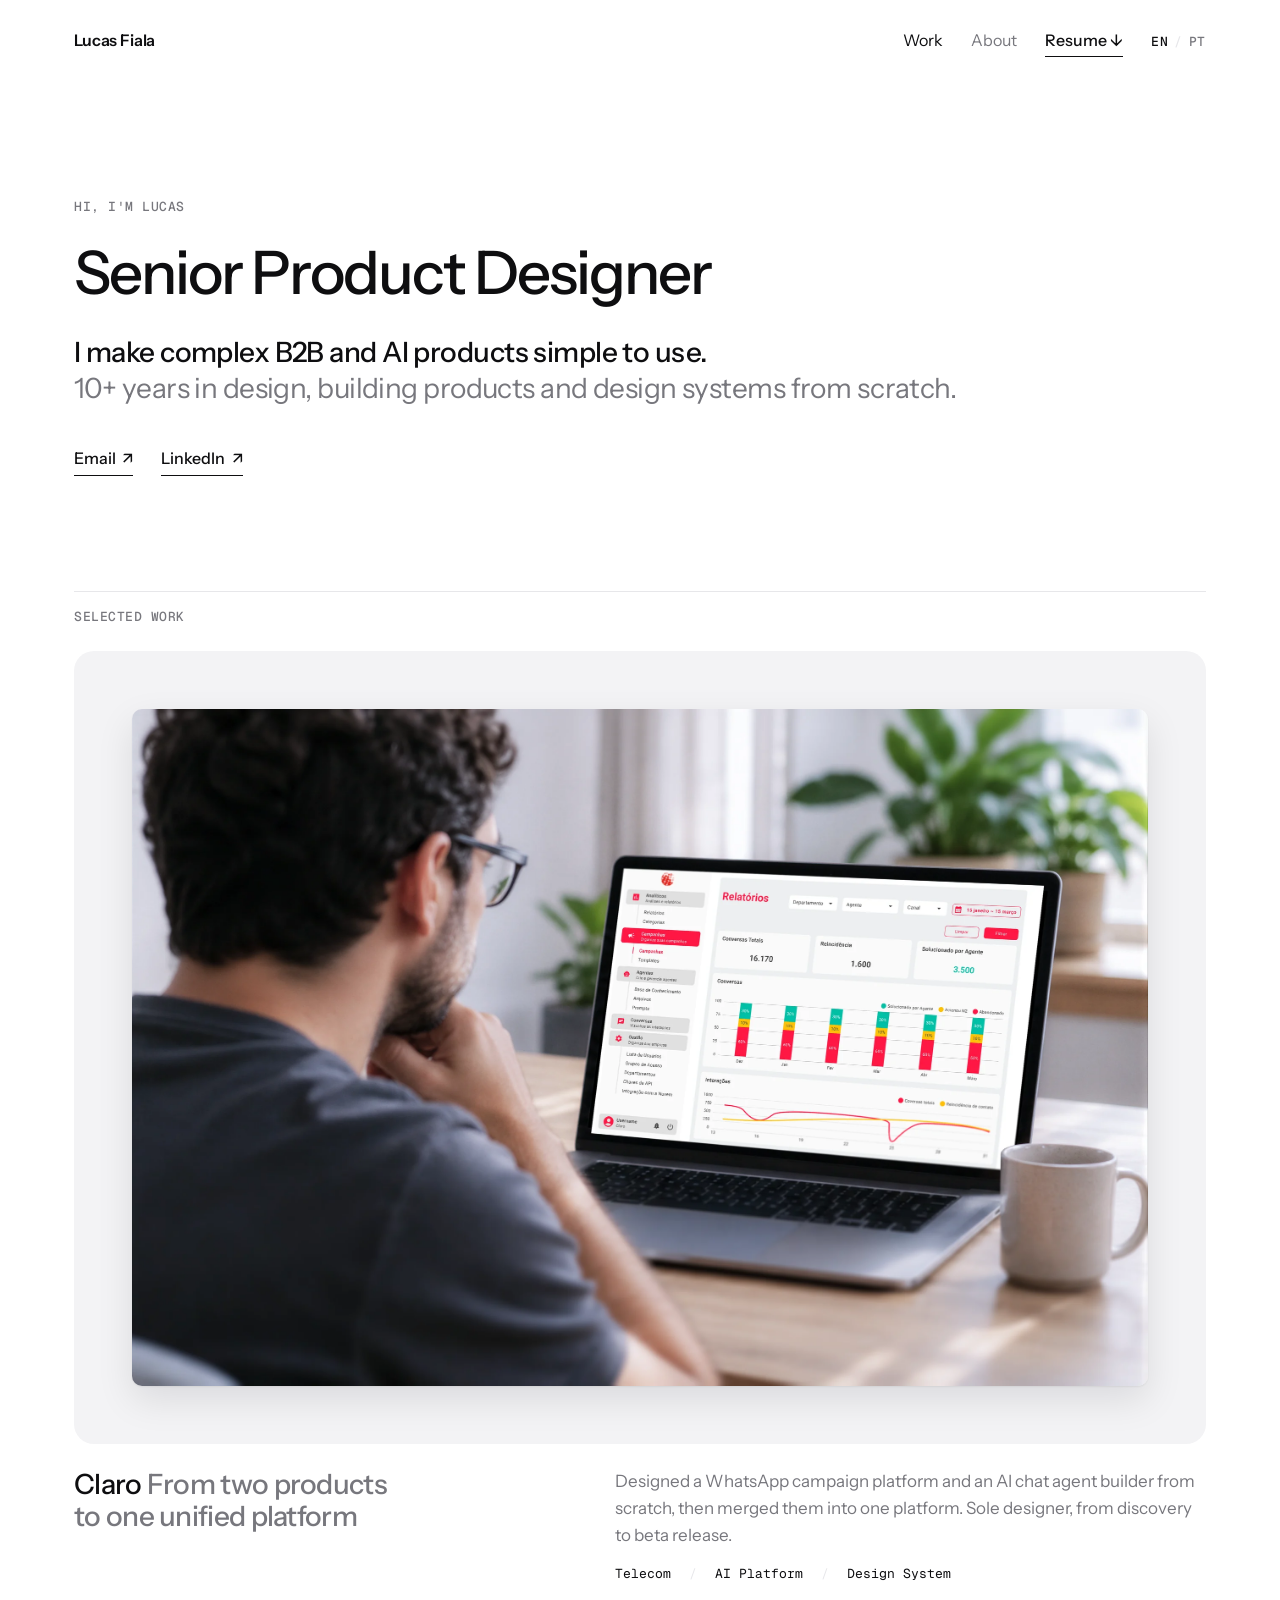
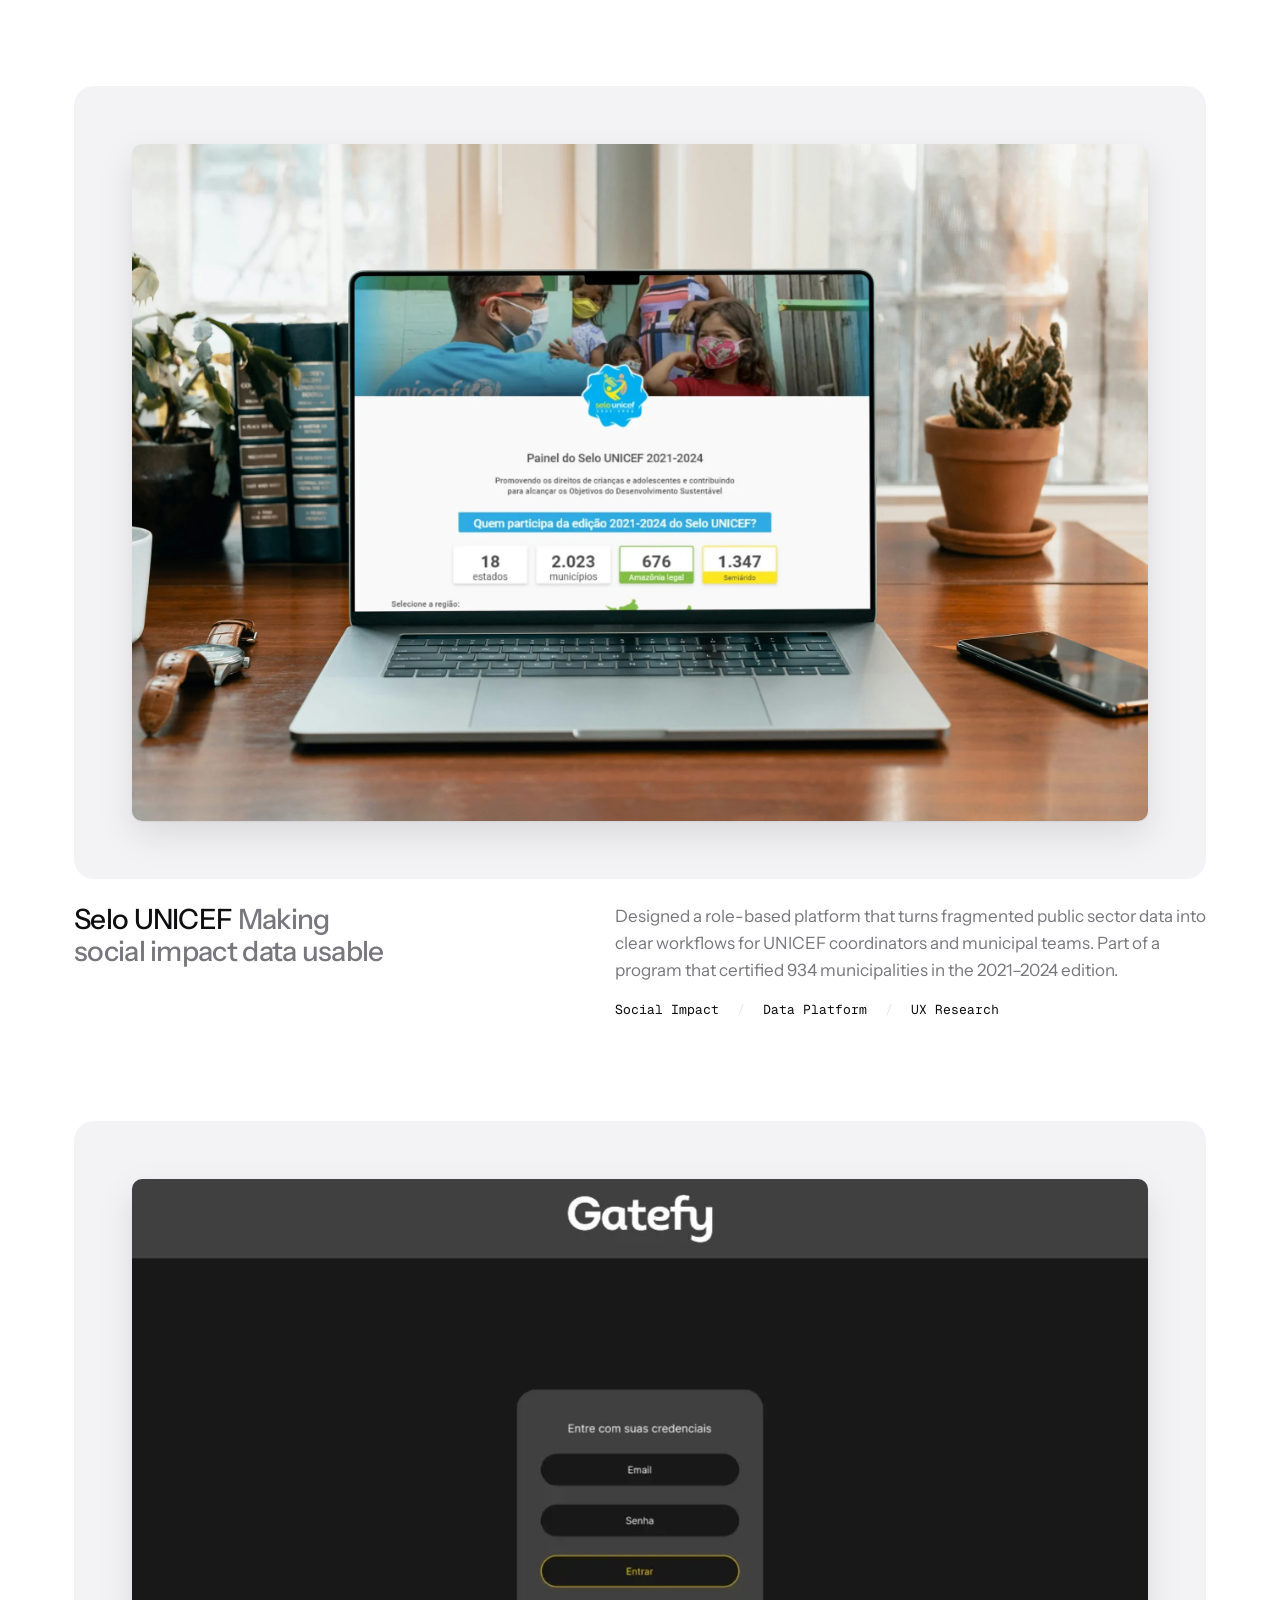
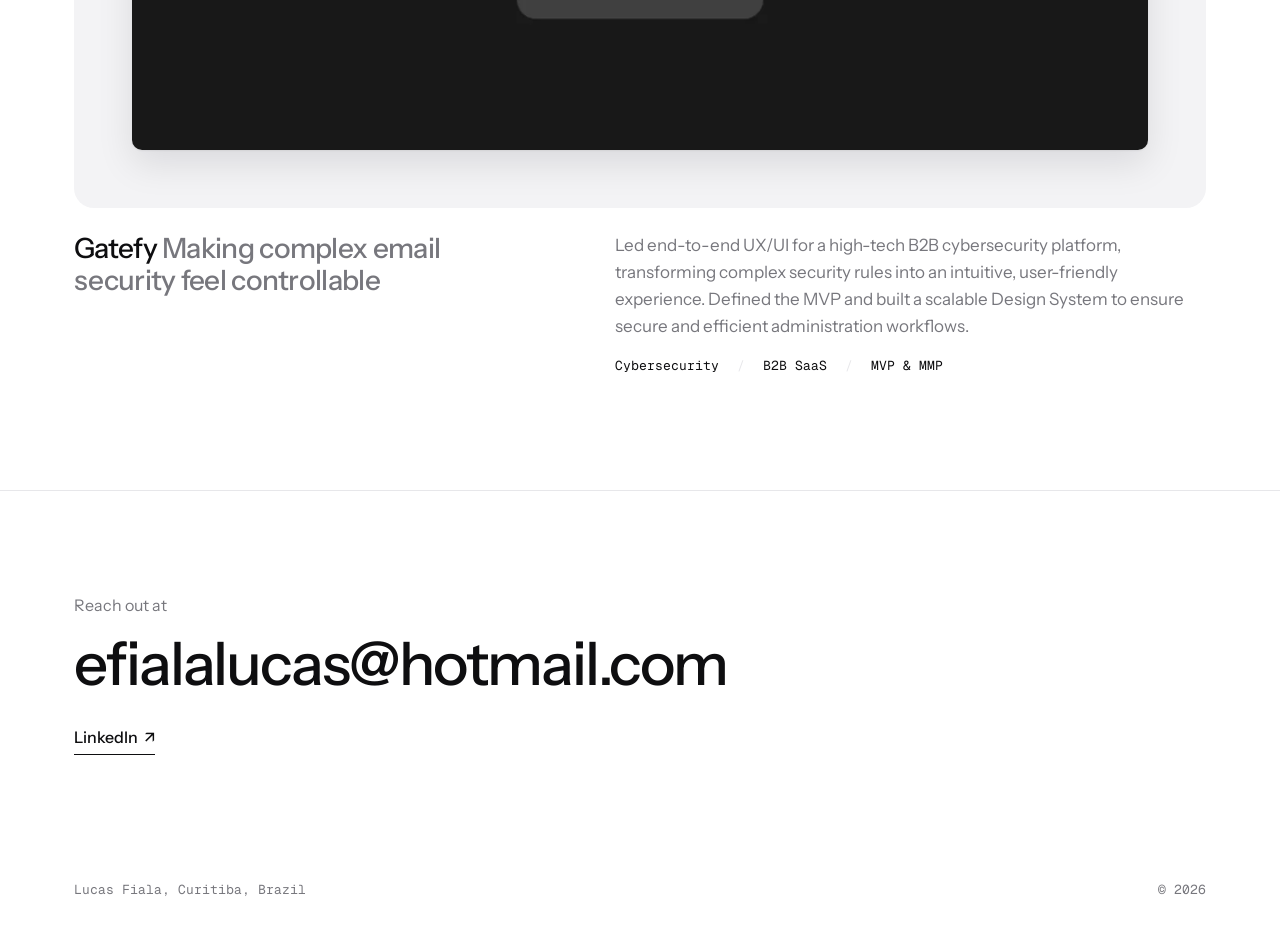
==== commit b2c22fe5: "Add files via upload" ====
--- a/index.html
+++ b/index.html
@@ -10,11 +10,14 @@
 <link rel="icon" href="favicon.ico" sizes="32x32">
 <link rel="icon" href="icon.svg" type="image/svg+xml">
 <link rel="apple-touch-icon" href="apple-touch-icon.png">
+<link rel="alternate" hreflang="en" href="https://lucasfiala.github.io/">
+<link rel="alternate" hreflang="pt-BR" href="https://lucasfiala.github.io/pt/">
+<link rel="alternate" hreflang="x-default" href="https://lucasfiala.github.io/">
 </head>
 <body>
 <header class="site-head"><div class="wrap">
   <a class="brand" href="index.html">Lucas Fiala</a>
-  <nav class="nav" aria-label="Main"><a href="index.html" aria-current="page">Work</a><a href="about.html">About</a><a class="nav-cta" href="assets/resume-lfiala.pdf" download>Resume <span aria-hidden="true">↓</span></a></nav>
+  <nav class="nav" aria-label="Main"><a href="index.html" aria-current="page">Work</a><a href="about.html">About</a><a class="nav-cta" href="assets/resume-lfiala.pdf" download>Resume <span aria-hidden="true">↓</span></a><span class="lang"><span class="lang-on" aria-current="true">EN</span><span class="lang-sep" aria-hidden="true">/</span><a href="pt/index.html" lang="pt-BR" hreflang="pt-BR" aria-label="Ver em português">PT</a></span></nav>
 </div></header>
 <main>
   <section class="hero"><div class="wrap">
--- a/assets/css/style.css
+++ b/assets/css/style.css
@@ -156,3 +156,12 @@
 @media (max-width:1000px){.cards.strip{grid-template-columns:repeat(2,minmax(0,1fr))}.cards.strip .card:nth-child(3){border-left:0}.cards.strip .card:nth-child(n+3){border-top:1px solid var(--line)}}
 @media (max-width:720px){.figs.half{max-width:100%}.cards.strip{grid-template-columns:minmax(0,1fr)}.cards.strip .card+.card{border-left:0;border-top:1px solid var(--line)}.skills{display:grid;grid-template-columns:repeat(2,minmax(0,1fr));gap:10px 16px}.skills li+li::before{content:none}.figs.narrow{max-width:100%}.cards.cols-2{grid-template-columns:minmax(0,1fr)}.figs.cols-2 figure{grid-column:auto!important}}
 @media (min-width:1001px){.cards.strip .card-label{min-height:2.8em}}
+
+/* Language switch */
+.lang{display:inline-flex;align-items:baseline;gap:6px;font:500 .8125rem/1 var(--font-meta);letter-spacing:.04em;color:var(--muted)}
+.lang a{color:var(--muted)}
+.lang a:hover{color:var(--ink)}
+.lang-on{color:var(--ink)}
+.lang-sep{color:var(--line)}
+.nav a,.lang{white-space:nowrap}
+@media (max-width:420px){.nav{flex-wrap:wrap;gap:10px 18px}}
